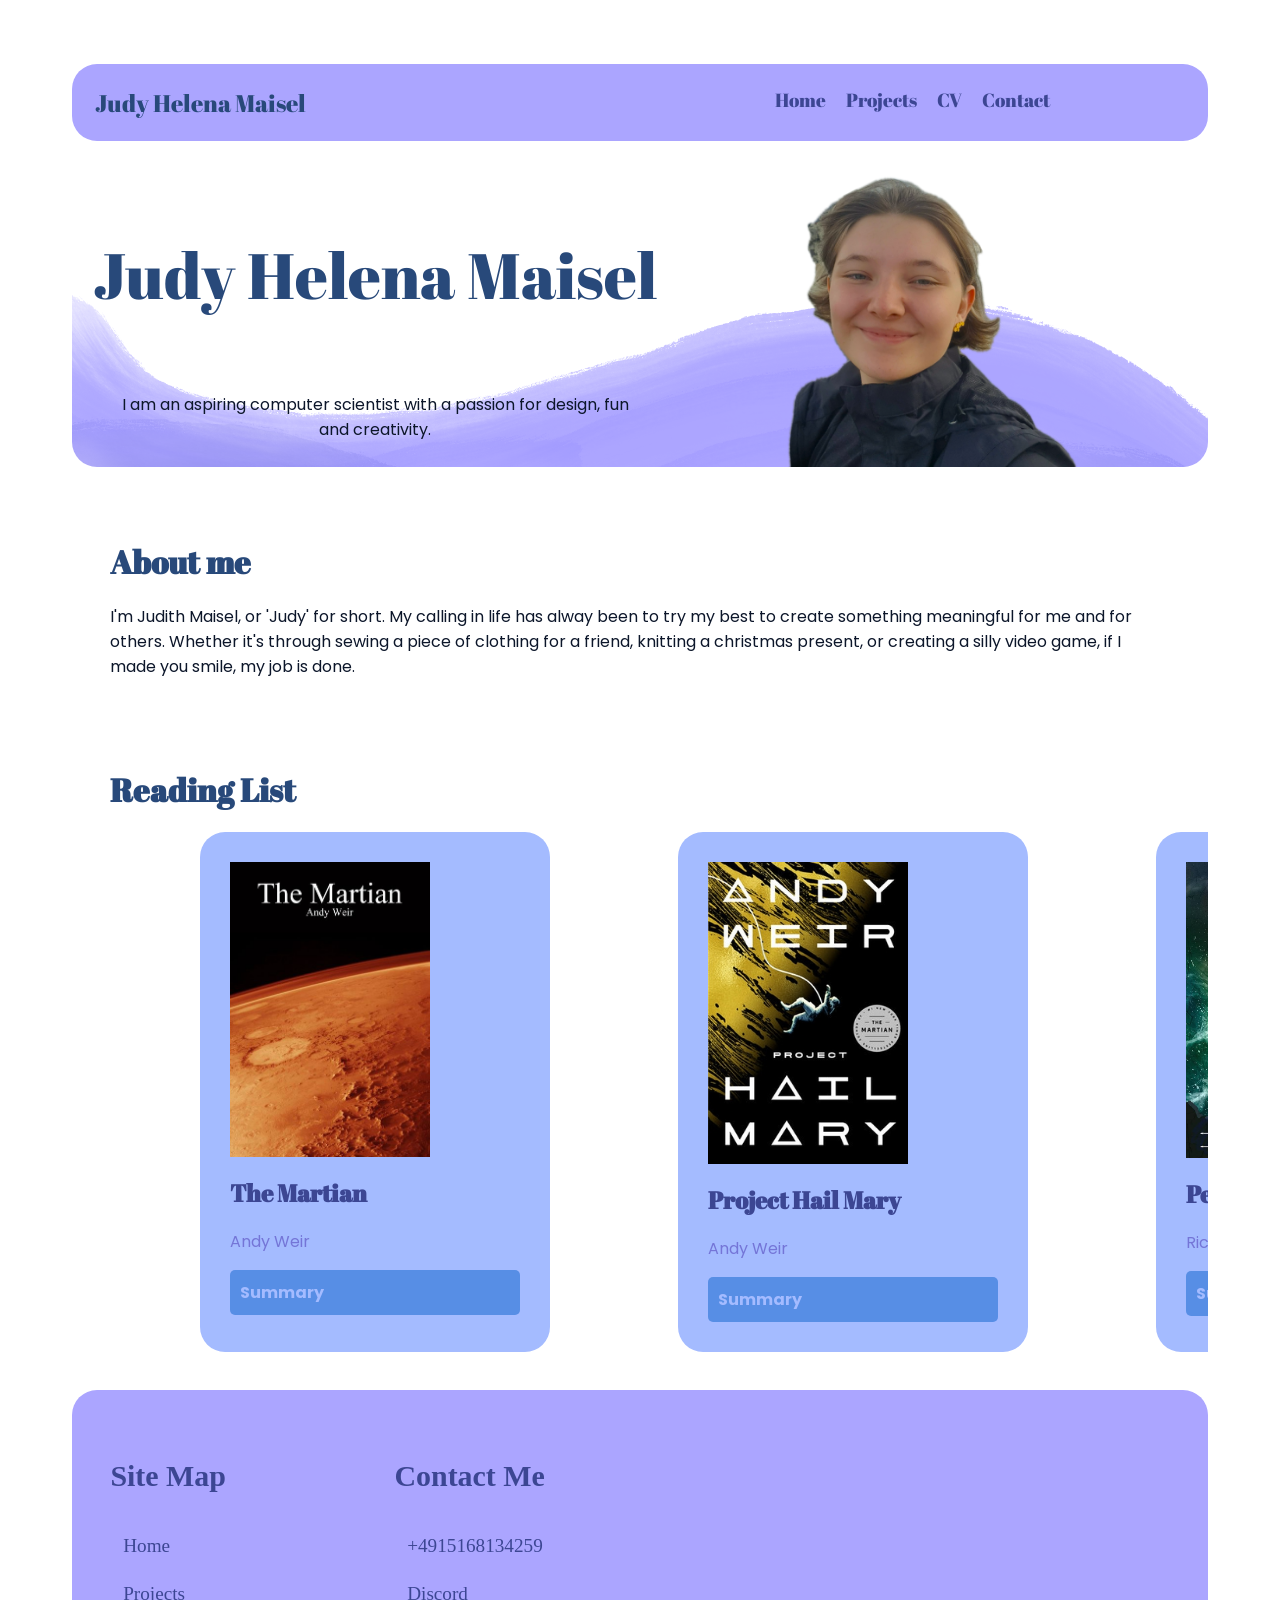
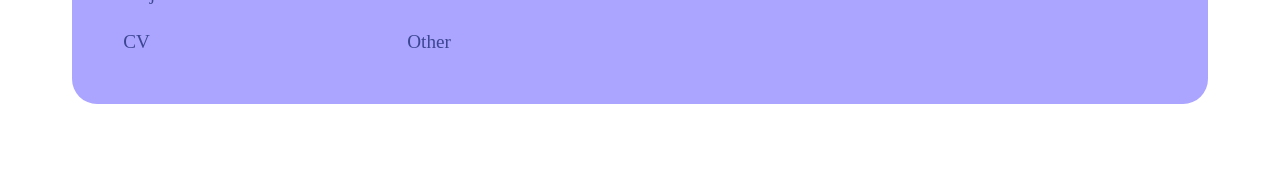
==== index.html @ e176a457 "init commit" ====
<!DOCTYPE html>
<html>
<body >
<link rel="stylesheet" href="https://fonts.googleapis.com/css?family=Abril+Fatface|Poppins">
<meta name="viewport" content="width=device-width, initial-scale=1.0">

<style>
    *{
        box-sizing: border-box;
    }
    .site{
        display: grid;

    }
    .container {
        display: grid;
        grid-template-columns: 100%;
        background-color: #ABA5FF;
        padding: min(5em, 2%);
        border-radius: 25px;
        margin-bottom: 2vw;

    }
    .item-2{
        display: flex;
        grid-column-start: 1;
        grid-row-start: 1;
        gap: 20px;
        justify-self: center;
        font-size: min(3vw, 120%);
        font-family: 'Abril Fatface', serif;
    }
    .nav{
        color: #3C4693ff;
        text-decoration: none;
    }
    .nav:hover{
        background-color: #3C4693ff;
        color: #ABA5FF;
        padding-right: 1vw;
        padding-left: 1vw;
        border-radius: 10px;



    }
    .item-1{
        visibility: collapse;
        font-size: min(4vw, 150%);
        font-family: 'Abril Fatface', serif;
        color:#28497Aff;

    }
    .hero{
        display: grid;
        grid-template-columns: 100%;
        background-image: url("images/background.png");
        background-size: cover;
        border-radius: 25px;

    }
    .name{
        grid-column-start: 1;
        justify-self: center;
        align-self: end;
        font-size: clamp(2.5rem, 5vw, 5vw);
        white-space: nowrap;
        overflow: hidden;
        padding-top: 5vw;
        padding-left: 3vw;
        font-family: 'Abril Fatface', serif; 
        color: #28497Aff;



    }
    .description{
        grid-row-start: 2;
        justify-self: center;
        align-self: center;
        padding-bottom: 10vw;
        padding-left: 3vw;
        text-align: center;
        font-family: Poppins, sans-serif;
        color:  #0C162Aff;
        
    }
    .portrait{
        height: 300px;
        width:auto;
        grid-column-start: 1;
        grid-row-start: 3;
        justify-self: center;
      
    }
    #me{
        display: grid;
        justify-self: center;
        font-family: 'Abril Fatface', serif;
        padding-top: 4vw;
        color:#28497Aff;

    }
    #about{
        display: grid;
        justify-self: center;
        text-align: center;
        font-family: Poppins, sans-serif;
        padding-left: 3vw;
        padding-right: 3vw;
        color: #0C162Aff;

    }
    #list{
        display: grid;
        justify-self: center;
        font-family: 'Abril Fatface', serif;
        padding-top: 4vw;
        color: #28497Aff;

    }
    .scrolling-wrapper {
        display: flex;
        gap: 10vw;
        padding-left: 10vw;
        padding-right: 10vw;
        overflow-x: scroll;
        overflow-y: hidden;
        white-space: nowrap;
        .card {
            display: inline-block;
        }
    }

    .card{
        display: flex;
        padding: 30px;
        border-radius: 25px;
        width: 350px;
        min-width: 350px;
        max-width: 350px;
        background-color: #A4BBFFff;
    }
    .cover{
        display: flex;
        width: 200px;
        height: auto;   
        justify-self: center; 
    }
    .bookDesc{
        display: flex;
        justify-self: center;
        font-family: Poppins, sans-serif;
        background-color:#578EE5ff;
        color: #A4BBFFff;
        text-decoration: none;
        padding: 10px;
        border-radius: 5px;
        font-weight: bold;

    }
    .bookTitle{
        display: flex;
        justify-self: center;
        font-family: 'Abril Fatface', serif;
        color: #3C4693ff;
    }
    .author{
        display: flex;
        justify-self: center;
        font-family: Poppins, sans-serif;
        color:#7475D7ff;
        
    }
    .bookDesc:hover{
        background-color:#3C4693ff;
        color:#7475D7ff;

        
    }
    #footer{
        display: grid;
        grid-template-columns: 50% 50%;
        background-color:#ABA5FF;
        border-radius: 25px;
        margin-top: 3vw;
        margin-bottom: 2vw;
    }
    #siteMap{
        display:grid;
        grid-template-columns: 100%;
        grid-template-rows: 4;
        grid-column-start: 1;
        padding: 3vw;
        font-size: 2vw;
        color: #3C4693ff;

    }
    #social{
        grid-column-start: 2;
    }
    #navf1{
        grid-row-start: 2;
        padding:1vw
    }
    #navf2{
        grid-row-start: 3;
        padding:1vw
    }
    #navf3{
        grid-row-start: 4;
        padding:1vw
    }
    #social{
        display:grid;
        font-size: 2vw;
        grid-template-columns: 100%;
        grid-template-rows: 4;
        grid-column-start: 2;
        padding: 3vw;
        color: #3C4693ff;

    }
    #social1{
        grid-row-start: 2;
        padding:1vw;
    }
    #social2{
        grid-row-start: 3;
        padding:1vw;
    }
    #social3{
        grid-row-start: 4;
        padding:1vw;
    }
    .footE{
        font-size: 1.5vw;
        text-decoration: none;
        color: #3C4693ff;
    }
    .footE:hover{
        color: #0C162Aff;
    }

    
    @media only screen and (max-width: 700px) {
        .scrolling-wrapper {
            &::-webkit-scrollbar {
             display: none;
            }
        }       

    }

    @media only screen and (min-width: 700px) {

    .site{
        margin:5vw;

    }

    .container {
        display: grid; 
        grid-template-columns: 50% 50%;
        
    }
    .item-1{
        visibility: visible;
    }
    .item-2{
        grid-column-start: 2;
        grid-row-start: 1;
    }
    .hero{
        grid-template-columns: 50% 50%;

    }
    .name{
        grid-column-start: 1;
        grid-row-start: 1;
        justify-self: center;
        align-self: start;
        font-size: clamp(2rem, 5vw, 5vw);
    }
    .description{
        grid-column-start: 1;
        grid-row-start: 2;
        justify-self: center;
        align-self: top;
        padding-bottom: 0vw;
    }
    .portrait{
        grid-column-start: 2;
        grid-row-start: 1;
        grid-row-end: 3;
        justify-self: center;
        padding-top: none;
    }
    #me{
        display: grid;
        justify-self: left;
        padding-left: 3vw;
        padding-right: 3vw;
    }
    #about{
        display: grid;
        justify-self: left;
        text-align: left;
    }
    #list{
        display: grid;
        justify-self: left;
        padding-left: 3vw;
        padding-right: 3vw;
    }
    }
    #footer{
        display: grid;
        grid-template-columns: 25% 25% 50%;
    }


</style>

<div class="site">
<div class="container">
    <div class="item item-1">Judy Helena Maisel</div>
    <div class="item item-2">
        <a class="nav" href="index.html">Home</a>
        <a class="nav" href="projects.html">Projects</a>
        <a class="nav" href="cv.html">CV</a>
        <a class="nav" href="#footer">Contact</a>
    </div>
</div>

<div class="hero">
    <div class="name">Judy Helena Maisel</div>
    <div class="description">I am an aspiring computer scientist with a passion for design, fun and creativity.</div>
    <img class="portrait" src="images/portrait.png">
</div>

<div class="aboutMe">
    <h1 id="me">About me</h1>
    <p id="about">
        I'm Judith Maisel, or 'Judy' for short. My calling in life has alway been to try 
        my best to create something meaningful for me and for others. Whether it's through 
        sewing a piece of clothing for a friend, knitting a christmas present,
        or creating a silly video game, if I made you smile, my job is done. 
    </p>
</div>

<h1 id="list">Reading List</h1>

<div class="scrolling-wrapper">
  <div class="card"> 
    <img class="cover" src="images/martian.jpg">
    <h2 class="bookTitle">The Martian</h2>
    <p class="author">Andy Weir</p>
    <a class="bookDesc" href="https://en.wikipedia.org/wiki/The_Martian_(Weir_novel)">Summary</a>
</div>
  <div class="card">
    <img class="cover" src="images/hailMary.jpg">
    <h2 class="bookTitle">Project Hail Mary</h2>
    <p class="author">Andy Weir</p>
    <a class="bookDesc" href="https://en.wikipedia.org/wiki/Project_Hail_Mary">Summary</a>
</div>
  <div class="card">
    <img class="cover" src="images/Percy.jpg">
    <h2 class="bookTitle">Percy Jackson</h2>
    <p class="author">Rick Riordan</p>
    <a class="bookDesc" href="https://en.wikipedia.org/wiki/Percy_Jackson_%26_the_Olympians">Summary</a>
</div>
  <div class="card">
    <img class="cover" src="images/fancyBear.jpg">
    <h2 class="bookTitle">Fancy Bear Goes Phishing</h2>
    <p class="author">Scott J. Shapiro</p>
    <a class="bookDesc" href="https://en.wikipedia.org/wiki/Fancy_Bear_Goes_Phishing">Summary</a>
</div>
  <div class="card">
    <img class="cover" src="images/trust.jpg">
    <h2 class="bookTitle">The Seven Rules Of Trust</h2>
    <p class="author">Jimmy Wales</p>
    <a class="bookDesc" href="https://en.wikipedia.org/wiki/The_Seven_Rules_of_Trust">Summary</a>
</div>
  
</div>
<div id="footer">
    <div id="siteMap">
    <h3 id="siteMapH">Site Map</h3>
    <a class="footE" id="navf1" href="index.html">Home</a>
    <a class="footE" id="navf2" href="projects.html">Projects</a>
    <a class="footE" id="navf3" href="cv.html">CV</a>
    </div>
    <div id="social">
        <h3 id="socialH">Contact Me</h3>
        <a class="footE" id="social1" href="">+4915168134259</a>
        <a class="footE" id="social2" href="">Discord</a>
        <a class="footE" id="social3" href="">Other</a>
    </div>
    
</div>












</div>
</body>
</html>
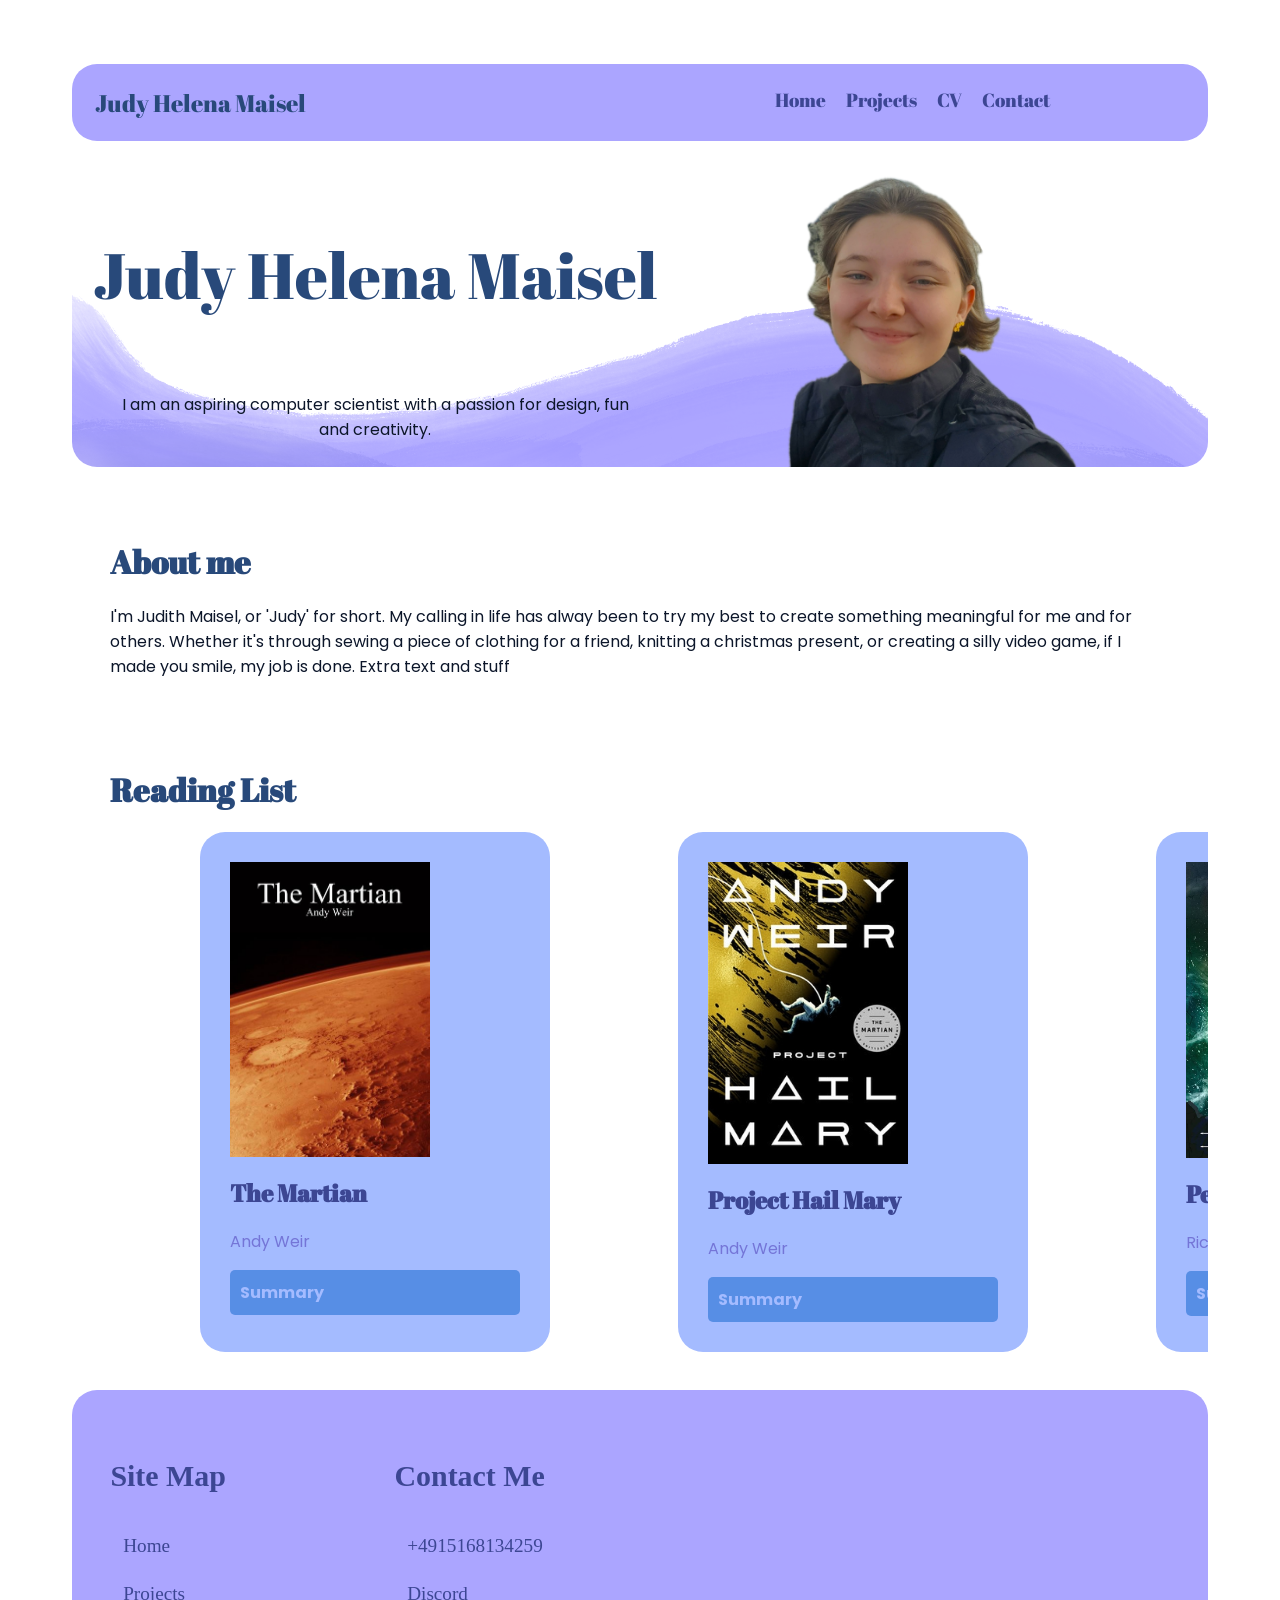
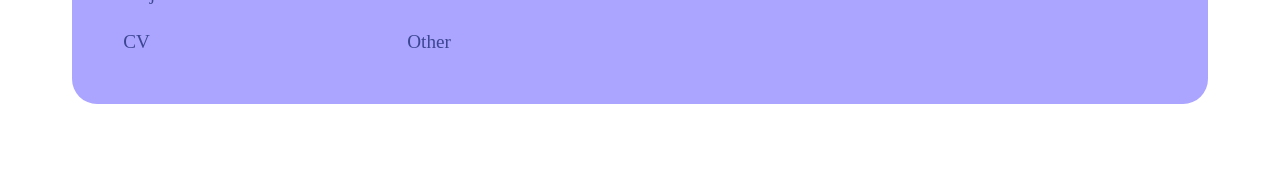
==== commit 2db15956: "test" ====
--- a/index.html
+++ b/index.html
@@ -346,6 +346,7 @@
         my best to create something meaningful for me and for others. Whether it's through 
         sewing a piece of clothing for a friend, knitting a christmas present,
         or creating a silly video game, if I made you smile, my job is done. 
+        Extra text and stuff 
     </p>
 </div>
 
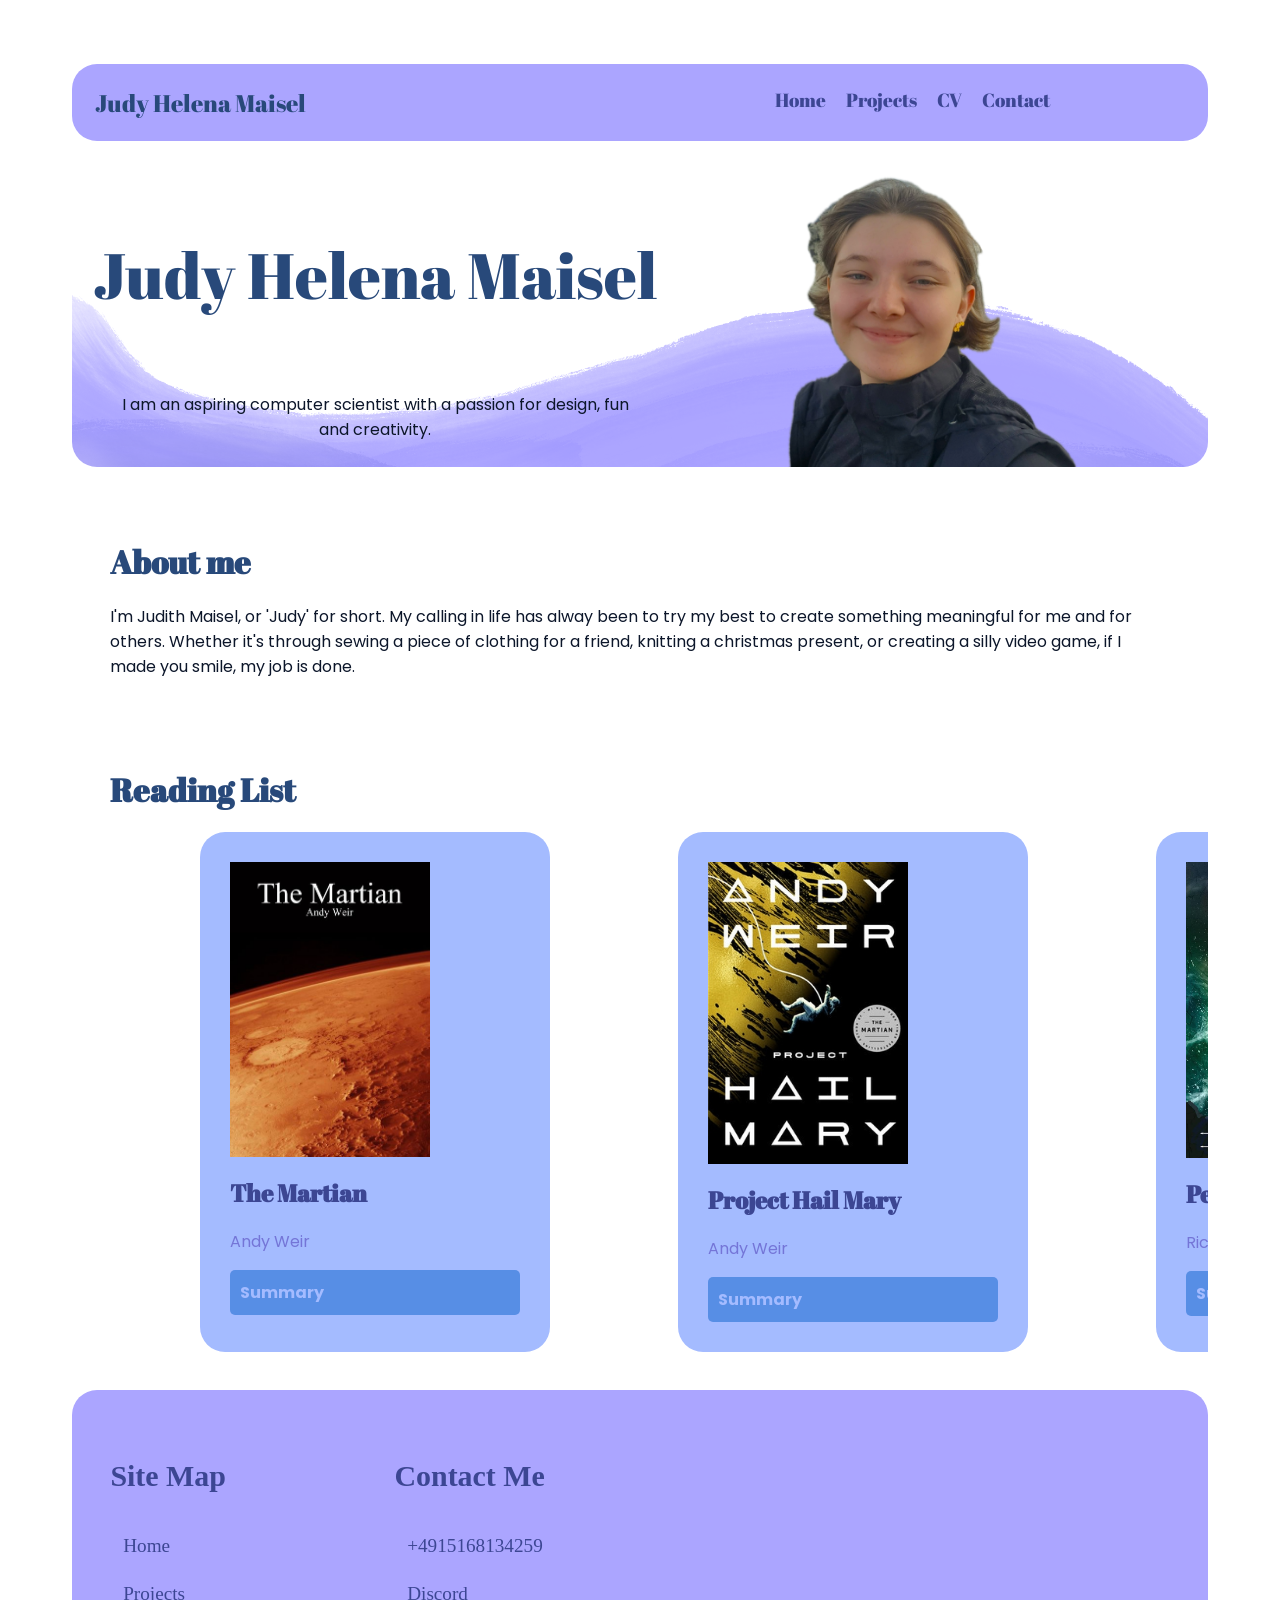
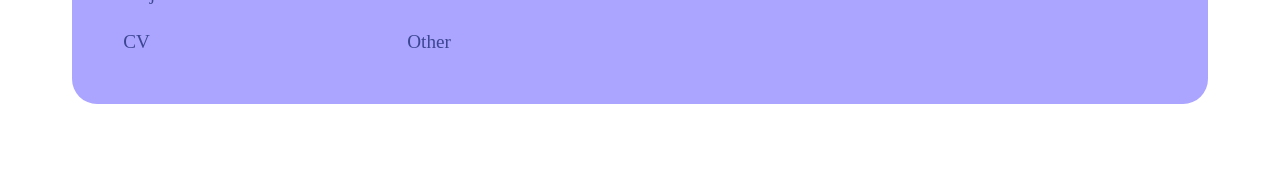
==== commit fcfbe688: "message of what I did" ====
--- a/index.html
+++ b/index.html
@@ -192,11 +192,12 @@
         grid-template-rows: 4;
         grid-column-start: 1;
         padding: 3vw;
-        font-size: 2vw;
+        font-size: max(2vw, 15px);
         color: #3C4693ff;
 
     }
     #social{
+        display: grid;
         grid-column-start: 2;
     }
     #navf1{
@@ -213,7 +214,7 @@
     }
     #social{
         display:grid;
-        font-size: 2vw;
+        font-size: max(2vw, 15px);
         grid-template-columns: 100%;
         grid-template-rows: 4;
         grid-column-start: 2;
@@ -234,7 +235,7 @@
         padding:1vw;
     }
     .footE{
-        font-size: 1.5vw;
+        font-size: max(1.5vw, 15px);
         text-decoration: none;
         color: #3C4693ff;
     }
@@ -313,11 +314,11 @@
         padding-left: 3vw;
         padding-right: 3vw;
     }
-    }
     #footer{
         display: grid;
         grid-template-columns: 25% 25% 50%;
     }
+}
 
 
 </style>
@@ -346,7 +347,6 @@
         my best to create something meaningful for me and for others. Whether it's through 
         sewing a piece of clothing for a friend, knitting a christmas present,
         or creating a silly video game, if I made you smile, my job is done. 
-        Extra text and stuff 
     </p>
 </div>
 
@@ -400,18 +400,6 @@
     </div>
     
 </div>
-
-
-
-
-
-
-
-
-
-
-
-
 </div>
 </body>
 </html>
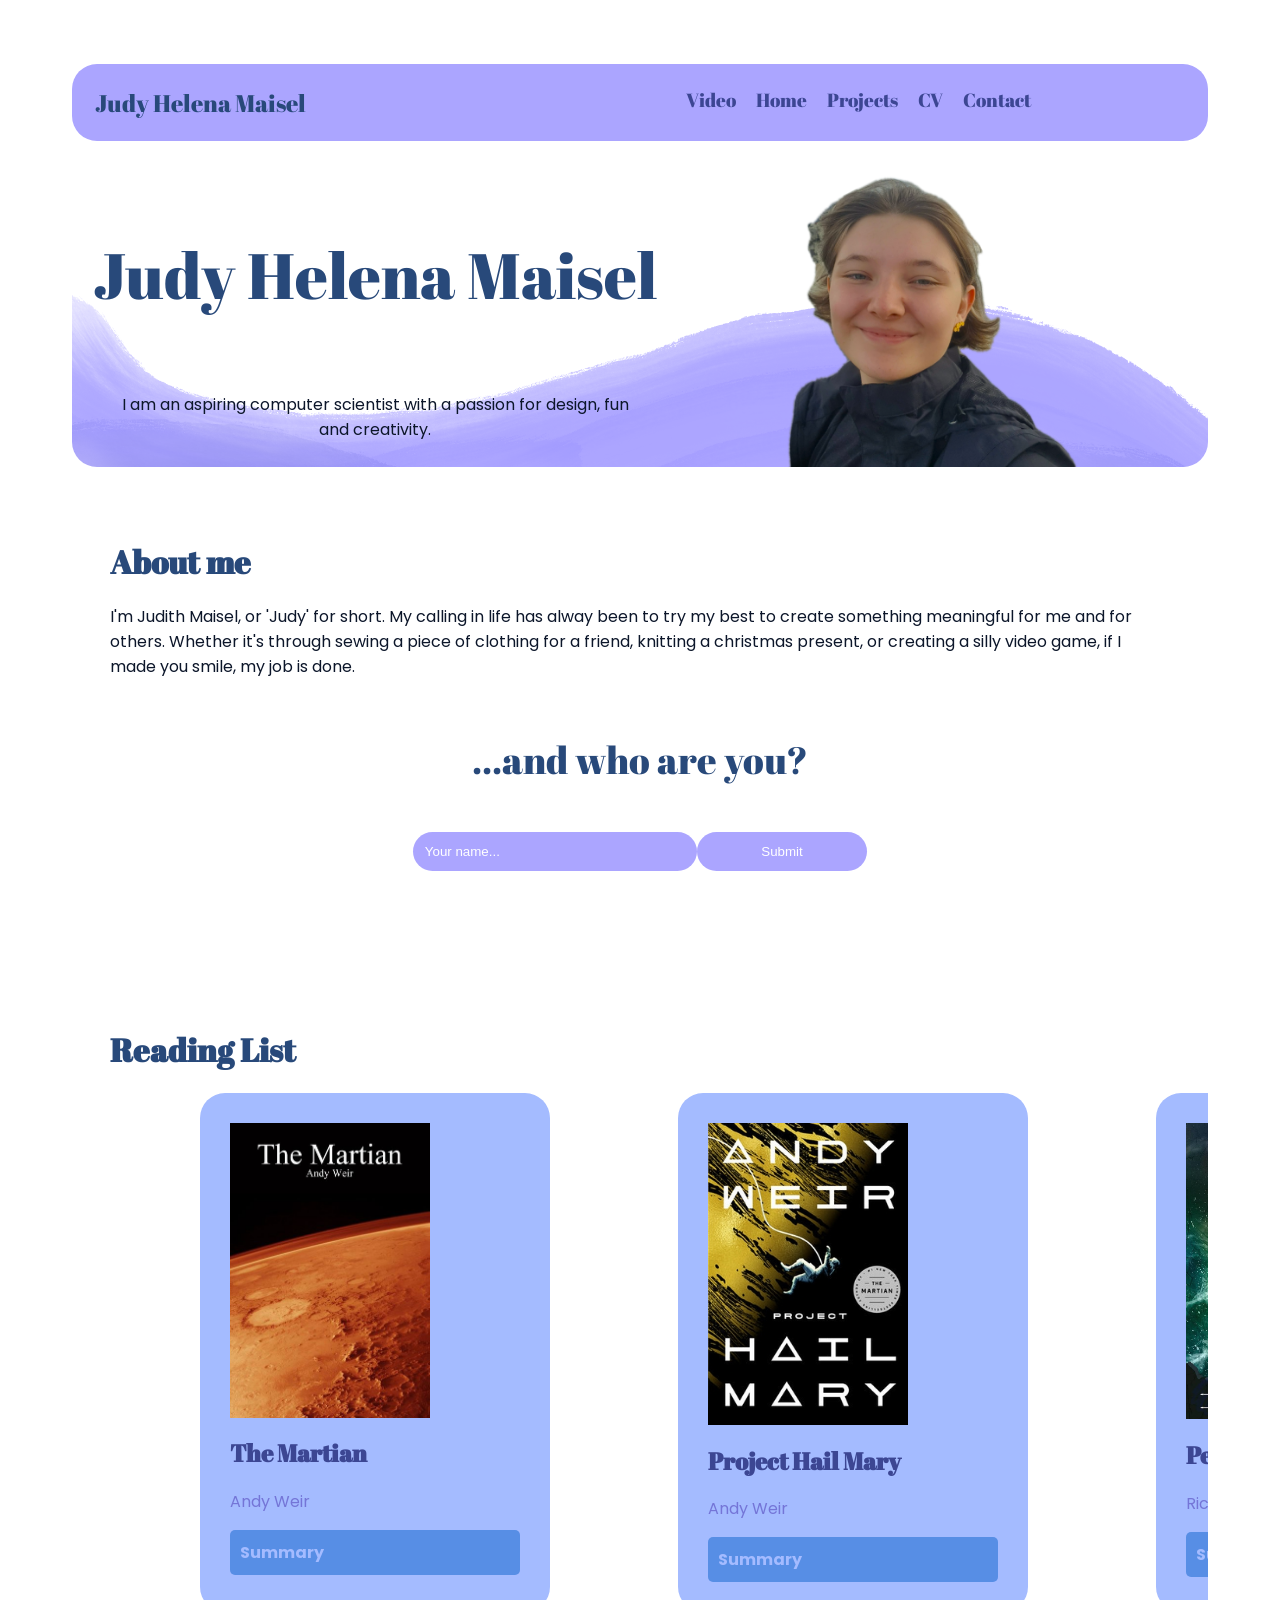
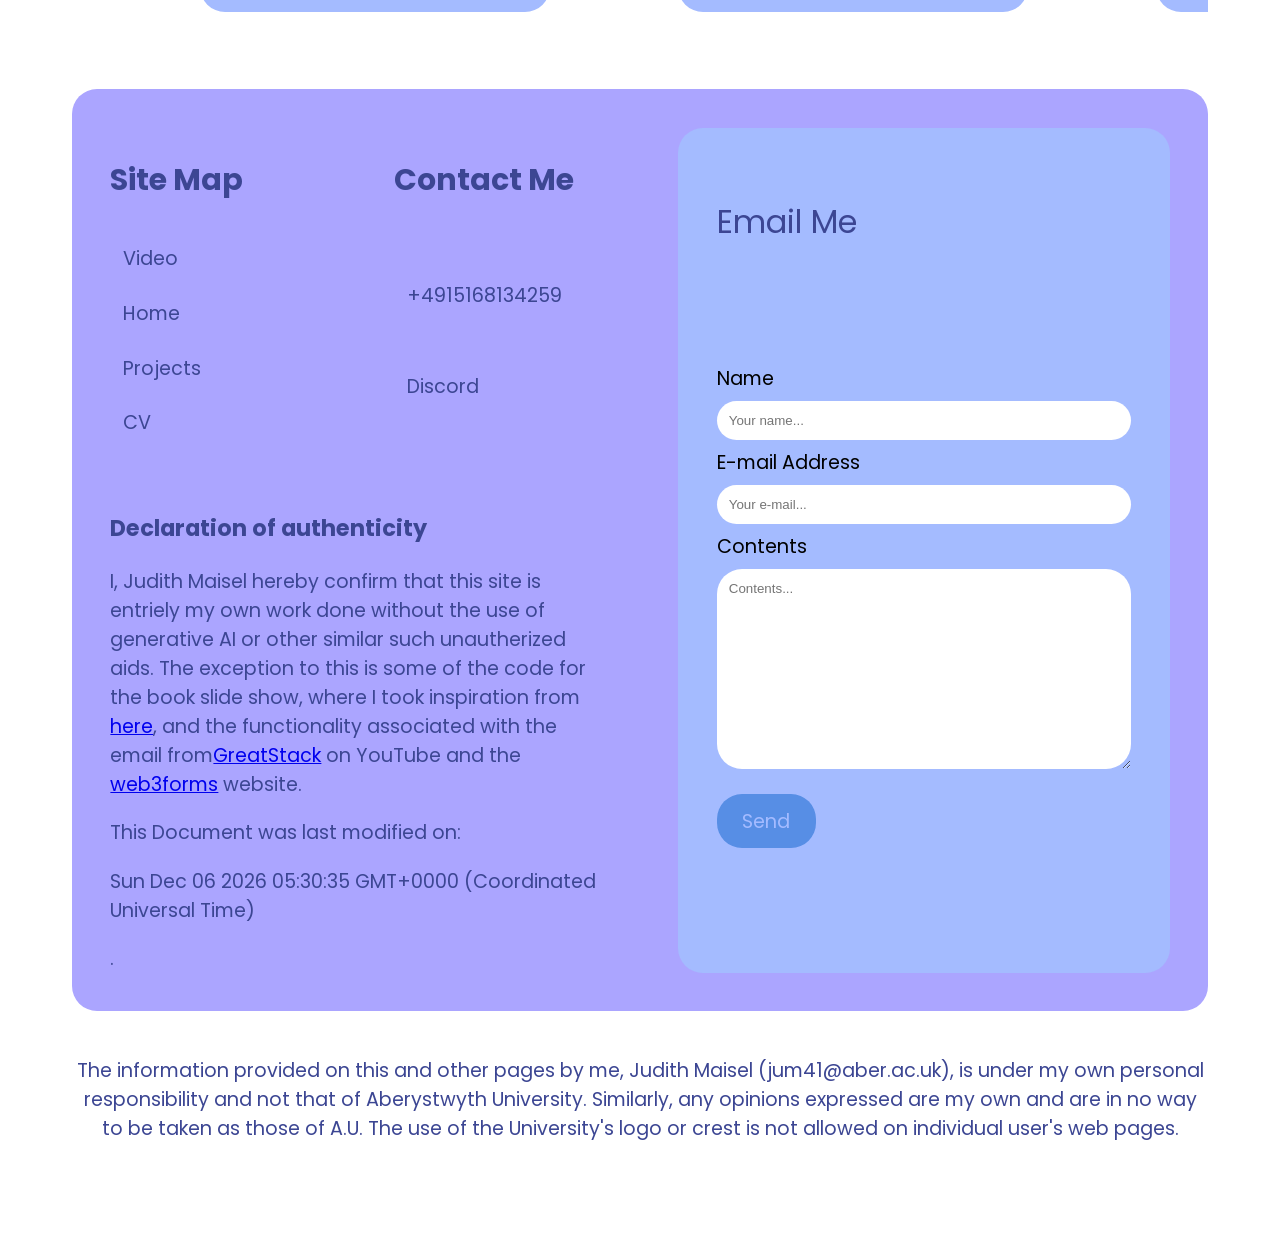
==== commit 4c556a8b: "Website" ====
--- a/index.html
+++ b/index.html
@@ -1,332 +1,16 @@
 <!DOCTYPE html>
 <html>
 <body >
+<link rel="stylesheet" href="index.css">
+<link rel="stylesheet" href="headerAndFooter.css">
 <link rel="stylesheet" href="https://fonts.googleapis.com/css?family=Abril+Fatface|Poppins">
 <meta name="viewport" content="width=device-width, initial-scale=1.0">
-
-<style>
-    *{
-        box-sizing: border-box;
-    }
-    .site{
-        display: grid;
-
-    }
-    .container {
-        display: grid;
-        grid-template-columns: 100%;
-        background-color: #ABA5FF;
-        padding: min(5em, 2%);
-        border-radius: 25px;
-        margin-bottom: 2vw;
-
-    }
-    .item-2{
-        display: flex;
-        grid-column-start: 1;
-        grid-row-start: 1;
-        gap: 20px;
-        justify-self: center;
-        font-size: min(3vw, 120%);
-        font-family: 'Abril Fatface', serif;
-    }
-    .nav{
-        color: #3C4693ff;
-        text-decoration: none;
-    }
-    .nav:hover{
-        background-color: #3C4693ff;
-        color: #ABA5FF;
-        padding-right: 1vw;
-        padding-left: 1vw;
-        border-radius: 10px;
-
-
-
-    }
-    .item-1{
-        visibility: collapse;
-        font-size: min(4vw, 150%);
-        font-family: 'Abril Fatface', serif;
-        color:#28497Aff;
-
-    }
-    .hero{
-        display: grid;
-        grid-template-columns: 100%;
-        background-image: url("images/background.png");
-        background-size: cover;
-        border-radius: 25px;
-
-    }
-    .name{
-        grid-column-start: 1;
-        justify-self: center;
-        align-self: end;
-        font-size: clamp(2.5rem, 5vw, 5vw);
-        white-space: nowrap;
-        overflow: hidden;
-        padding-top: 5vw;
-        padding-left: 3vw;
-        font-family: 'Abril Fatface', serif; 
-        color: #28497Aff;
-
-
-
-    }
-    .description{
-        grid-row-start: 2;
-        justify-self: center;
-        align-self: center;
-        padding-bottom: 10vw;
-        padding-left: 3vw;
-        text-align: center;
-        font-family: Poppins, sans-serif;
-        color:  #0C162Aff;
-        
-    }
-    .portrait{
-        height: 300px;
-        width:auto;
-        grid-column-start: 1;
-        grid-row-start: 3;
-        justify-self: center;
-      
-    }
-    #me{
-        display: grid;
-        justify-self: center;
-        font-family: 'Abril Fatface', serif;
-        padding-top: 4vw;
-        color:#28497Aff;
-
-    }
-    #about{
-        display: grid;
-        justify-self: center;
-        text-align: center;
-        font-family: Poppins, sans-serif;
-        padding-left: 3vw;
-        padding-right: 3vw;
-        color: #0C162Aff;
-
-    }
-    #list{
-        display: grid;
-        justify-self: center;
-        font-family: 'Abril Fatface', serif;
-        padding-top: 4vw;
-        color: #28497Aff;
-
-    }
-    .scrolling-wrapper {
-        display: flex;
-        gap: 10vw;
-        padding-left: 10vw;
-        padding-right: 10vw;
-        overflow-x: scroll;
-        overflow-y: hidden;
-        white-space: nowrap;
-        .card {
-            display: inline-block;
-        }
-    }
-
-    .card{
-        display: flex;
-        padding: 30px;
-        border-radius: 25px;
-        width: 350px;
-        min-width: 350px;
-        max-width: 350px;
-        background-color: #A4BBFFff;
-    }
-    .cover{
-        display: flex;
-        width: 200px;
-        height: auto;   
-        justify-self: center; 
-    }
-    .bookDesc{
-        display: flex;
-        justify-self: center;
-        font-family: Poppins, sans-serif;
-        background-color:#578EE5ff;
-        color: #A4BBFFff;
-        text-decoration: none;
-        padding: 10px;
-        border-radius: 5px;
-        font-weight: bold;
-
-    }
-    .bookTitle{
-        display: flex;
-        justify-self: center;
-        font-family: 'Abril Fatface', serif;
-        color: #3C4693ff;
-    }
-    .author{
-        display: flex;
-        justify-self: center;
-        font-family: Poppins, sans-serif;
-        color:#7475D7ff;
-        
-    }
-    .bookDesc:hover{
-        background-color:#3C4693ff;
-        color:#7475D7ff;
-
-        
-    }
-    #footer{
-        display: grid;
-        grid-template-columns: 50% 50%;
-        background-color:#ABA5FF;
-        border-radius: 25px;
-        margin-top: 3vw;
-        margin-bottom: 2vw;
-    }
-    #siteMap{
-        display:grid;
-        grid-template-columns: 100%;
-        grid-template-rows: 4;
-        grid-column-start: 1;
-        padding: 3vw;
-        font-size: max(2vw, 15px);
-        color: #3C4693ff;
-
-    }
-    #social{
-        display: grid;
-        grid-column-start: 2;
-    }
-    #navf1{
-        grid-row-start: 2;
-        padding:1vw
-    }
-    #navf2{
-        grid-row-start: 3;
-        padding:1vw
-    }
-    #navf3{
-        grid-row-start: 4;
-        padding:1vw
-    }
-    #social{
-        display:grid;
-        font-size: max(2vw, 15px);
-        grid-template-columns: 100%;
-        grid-template-rows: 4;
-        grid-column-start: 2;
-        padding: 3vw;
-        color: #3C4693ff;
-
-    }
-    #social1{
-        grid-row-start: 2;
-        padding:1vw;
-    }
-    #social2{
-        grid-row-start: 3;
-        padding:1vw;
-    }
-    #social3{
-        grid-row-start: 4;
-        padding:1vw;
-    }
-    .footE{
-        font-size: max(1.5vw, 15px);
-        text-decoration: none;
-        color: #3C4693ff;
-    }
-    .footE:hover{
-        color: #0C162Aff;
-    }
-
-    
-    @media only screen and (max-width: 700px) {
-        .scrolling-wrapper {
-            &::-webkit-scrollbar {
-             display: none;
-            }
-        }       
-
-    }
-
-    @media only screen and (min-width: 700px) {
-
-    .site{
-        margin:5vw;
-
-    }
-
-    .container {
-        display: grid; 
-        grid-template-columns: 50% 50%;
-        
-    }
-    .item-1{
-        visibility: visible;
-    }
-    .item-2{
-        grid-column-start: 2;
-        grid-row-start: 1;
-    }
-    .hero{
-        grid-template-columns: 50% 50%;
-
-    }
-    .name{
-        grid-column-start: 1;
-        grid-row-start: 1;
-        justify-self: center;
-        align-self: start;
-        font-size: clamp(2rem, 5vw, 5vw);
-    }
-    .description{
-        grid-column-start: 1;
-        grid-row-start: 2;
-        justify-self: center;
-        align-self: top;
-        padding-bottom: 0vw;
-    }
-    .portrait{
-        grid-column-start: 2;
-        grid-row-start: 1;
-        grid-row-end: 3;
-        justify-self: center;
-        padding-top: none;
-    }
-    #me{
-        display: grid;
-        justify-self: left;
-        padding-left: 3vw;
-        padding-right: 3vw;
-    }
-    #about{
-        display: grid;
-        justify-self: left;
-        text-align: left;
-    }
-    #list{
-        display: grid;
-        justify-self: left;
-        padding-left: 3vw;
-        padding-right: 3vw;
-    }
-    #footer{
-        display: grid;
-        grid-template-columns: 25% 25% 50%;
-    }
-}
-
-
-</style>
 
 <div class="site">
 <div class="container">
     <div class="item item-1">Judy Helena Maisel</div>
     <div class="item item-2">
+        <a class="nav" href="">Video</a>
         <a class="nav" href="index.html">Home</a>
         <a class="nav" href="projects.html">Projects</a>
         <a class="nav" href="cv.html">CV</a>
@@ -349,6 +33,29 @@
         or creating a silly video game, if I made you smile, my job is done. 
     </p>
 </div>
+
+<div id="nameInput">
+        <label id="who">...and who are you?</label>
+        <input type="text" id="goodMorning" name="goodMorning" placeholder="Your name...">
+        <button onclick="sayHello()" id="submit">Submit</button>
+        <d id="hello"></d>
+</div>
+<script>
+    function sayHello(){
+    let name = document.getElementById("goodMorning").value;
+    let date = new Date();
+    time = date.getHours();
+    if (time >= 0 && time < 12){
+        document.getElementById("hello").innerHTML = "Good morning " + name + "!" ;
+
+    }else if(time > 11 && time < 20){
+        document.getElementById("hello").innerHTML = "Good afternoon " + name + "!" ;
+
+    }else{
+        document.getElementById("hello").innerHTML = "Good evening " + name + "!" ;
+    }
+}
+</script>
 
 <h1 id="list">Reading List</h1>
 
@@ -388,6 +95,7 @@
 <div id="footer">
     <div id="siteMap">
     <h3 id="siteMapH">Site Map</h3>
+    <a class="footE" id="navf0" href="">Video</a>
     <a class="footE" id="navf1" href="index.html">Home</a>
     <a class="footE" id="navf2" href="projects.html">Projects</a>
     <a class="footE" id="navf3" href="cv.html">CV</a>
@@ -395,11 +103,47 @@
     <div id="social">
         <h3 id="socialH">Contact Me</h3>
         <a class="footE" id="social1" href="">+4915168134259</a>
-        <a class="footE" id="social2" href="">Discord</a>
-        <a class="footE" id="social3" href="">Other</a>
+        <a class="footE" id="social2" href="https://discord.com/users/532309484123586560">Discord</a>
+    </div>
+    <div id="mailBox">
+        <p id="emailMe">Email Me</p>
+        <form action="https://api.web3forms.com/submit" method="POST">
+        <input type="hidden" name="access_key" value="6bf650ae-7a45-4051-a313-390626b98064">
+            <label>Name</label>
+            <input type="text" id="name" name="name" placeholder="Your name..." required>
+            <label>E-mail Address</label>
+            <input type="email" id="email" name="email" placeholder="Your e-mail..." required>
+            <label>Contents</label>
+            <textarea type="text" id="contents" name="message" placeholder="Contents..." required></textarea>
+            <button type="submit">Send</button>
+        </form>
+    </div>
+
+    <div id="declaration">
+        <h3>Declaration of authenticity</h3>
+        <p>
+          I, Judith Maisel hereby confirm that this site is entriely my own work done without the use of 
+          generative AI or other similar such unautherized aids. 
+          The exception to this is some of the code for the book slide show, where I took inspiration from <a href="https://codeburst.io/how-to-create-horizontal-scrolling-containers-d8069651e9c6">here</a>,
+          and the functionality associated with the email from<a href="https://www.youtube.com/watch?v=-HeadgoqJ7A">GreatStack</a> on YouTube and the <a href="https://web3forms.com/platforms/html-contact-form">web3forms</a> website.
+          <p>
+          This Document was last modified on:
+          </p>
+          <p id="date"></p>.
+
+        <script>
+                let date = new Date(document.lastModified);
+                document.getElementById("date").innerHTML = date;
+        </script>
     </div>
     
 </div>
+          <p id="bottom">The information provided on this and other pages by me, Judith Maisel
+            (jum41@aber.ac.uk), is under my own personal responsibility and not that
+            of Aberystwyth University. Similarly, any opinions expressed are my own
+            and are in no way to be taken as those of A.U. The use of the
+            University's logo or crest is not allowed on individual user's web pages.</p>
+        </p>
 </div>
 </body>
-</html>+</html> 
--- a/index.css
+++ b/index.css
@@ -0,0 +1,238 @@
+    .hero{
+        display: grid;
+        grid-template-columns: 100%;
+        background-image: url("images/background.png");
+        background-size: cover;
+        border-radius: 25px;
+    }
+    .name{
+        grid-column-start: 1;
+        justify-self: center;
+        align-self: end;
+        font-size: clamp(2.5rem, 5vw, 5vw);
+        white-space: nowrap;
+        overflow: hidden;
+        padding-top: 5vw;
+        padding-left: 3vw;
+        font-family: 'Abril Fatface', serif; 
+        color: #28497Aff;
+    }
+    .description{
+        grid-row-start: 2;
+        justify-self: center;
+        align-self: center;
+        padding-bottom: 10vw;
+        padding-left: 3vw;
+        text-align: center;
+        font-family: Poppins, sans-serif;
+        color:  #0C162Aff;
+    }
+    .portrait{
+        height: 300px;
+        width:auto;
+        grid-column-start: 1;
+        grid-row-start: 3;
+        justify-self: center; 
+    }
+    #me{
+        display: grid;
+        justify-self: center;
+        font-family: 'Abril Fatface', serif;
+        padding-top: 4vw;
+        color:#28497Aff;
+    }
+    #about{
+        display: grid;
+        justify-self: center;
+        text-align: center;
+        font-family: Poppins, sans-serif;
+        padding-left: 3vw;
+        padding-right: 3vw;
+        color: #0C162Aff;
+    }
+    #nameInput{
+        display: grid;
+        grid-template-columns: 30% 25% 15% 30%;
+    }
+    #who{
+        display: grid;
+        justify-self: center;
+        align-self: center;
+        grid-column-start: 1;
+        grid-column-end: 5;
+        padding: 3vw;
+        font-family: 'Abril Fatface', serif;
+        color:#28497Aff;
+        font-size: 3vw;
+    }
+    #goodMorning{
+        justify-self: center;
+        grid-column-start: 2;
+        grid-row-start: 2;
+        background-color: #ABA5FF;
+    }
+    #submit{
+        grid-column-start: 3;
+        grid-row-start: 2;
+        width: 100%;
+        padding: 12px;
+        margin: 8px 0;
+        display: inline-block;
+        border-radius: 4px;
+        box-sizing: border-box;
+        border: none;
+        border-radius: 25px;
+        background-color: #ABA5FF;
+        color: white;
+    }
+    #submit:hover{
+        background-color: #7475D7ff;
+    }
+    #submit:active{
+        background-color: #3C4693ff;
+    }
+    #hello{
+        display: grid;
+        justify-self: center;
+        align-self: center;
+        grid-column-start: 1;
+        grid-column-end: 5;
+        grid-row-start: 4;
+        padding: 3vw;
+        font-family: 'Abril Fatface', serif;
+        color:#28497Aff;
+        font-size: 3vw;
+    }
+    #goodMorning::placeholder{
+        color: white;
+    }
+    #list{
+        display: grid;
+        justify-self: center;
+        font-family: 'Abril Fatface', serif;
+        padding-top: 4vw;
+        color: #28497Aff;
+    }
+    .scrolling-wrapper {
+        display: flex;
+        gap: 10vw;
+        padding-left: 10vw;
+        padding-right: 10vw;
+        overflow-x: scroll;
+        overflow-y: hidden;
+        white-space: nowrap;
+        .card {
+            display: inline-block;
+        }
+    }
+    .card{
+        display: flex;
+        padding: 30px;
+        border-radius: 25px;
+        width: 350px;
+        min-width: 350px;
+        max-width: 350px;
+        background-color: #A4BBFFff;
+        margin-bottom: 3vw;
+    }
+    .cover{
+        display: flex;
+        width: 200px;
+        height: auto;   
+        justify-self: center; 
+    }
+    .bookDesc{
+        display: flex;
+        justify-self: center;
+        font-family: Poppins, sans-serif;
+        background-color:#578EE5ff;
+        color: #A4BBFFff;
+        text-decoration: none;
+        padding: 10px;
+        border-radius: 5px;
+        font-weight: bold;
+    }
+    .bookTitle{
+        display: flex;
+        justify-self: center;
+        font-family: 'Abril Fatface', serif;
+        color: #3C4693ff;
+    }
+    .author{
+        display: flex;
+        justify-self: center;
+        font-family: Poppins, sans-serif;
+        color:#7475D7ff;    
+    }
+    .bookDesc:hover{
+        background-color:#3C4693ff;
+        color:#7475D7ff;   
+    }
+    .scrolling-wrapper::-webkit-scrollbar{ 
+        height: 20px;
+        background-color: #ABA5FFff;
+        border-radius: 25px;
+    }
+    .scrolling-wrapper::-webkit-scrollbar-thumb{
+        background:#578EE5ff;
+        border-radius: 25px;
+    } 
+    @media only screen and (max-width: 700px) {
+        .scrolling-wrapper {
+            &::-webkit-scrollbar {
+             display: none;
+            }
+        }
+
+    }
+    #bottom{
+        font-size: max(1.5vw, 15px);
+        color:  #3C4693ff;
+        font-family: Poppins, sans-serif;
+        text-align: center;
+    }    
+
+    @media only screen and (min-width: 700px) {
+    .hero{
+        grid-template-columns: 50% 50%;
+
+    }
+    .name{
+        grid-column-start: 1;
+        grid-row-start: 1;
+        justify-self: center;
+        align-self: start;
+        font-size: clamp(2rem, 5vw, 5vw);
+    }
+    .description{
+        grid-column-start: 1;
+        grid-row-start: 2;
+        justify-self: center;
+        align-self: top;
+        padding-bottom: 0vw;
+    }
+    .portrait{
+        grid-column-start: 2;
+        grid-row-start: 1;
+        grid-row-end: 3;
+        justify-self: center;
+        padding-top: none;
+    }
+    #me{
+        display: grid;
+        justify-self: left;
+        padding-left: 3vw;
+        padding-right: 3vw;
+    }
+    #about{
+        display: grid;
+        justify-self: left;
+        text-align: left;
+    }
+    #list{
+        display: grid;
+        justify-self: left;
+        padding-left: 3vw;
+        padding-right: 3vw;
+    }   
+}
--- a/headerAndFooter.css
+++ b/headerAndFooter.css
@@ -0,0 +1,244 @@
+    *{
+        box-sizing: border-box;
+    }
+    .site{
+        display: grid;
+
+    }
+    .container {
+        display: grid;
+        grid-template-columns: 100%;
+        background-color: #ABA5FF;
+        padding: min(5em, 2%);
+        border-radius: 25px;
+        margin-bottom: 2vw;
+
+    }
+    .item-2{
+        display: flex;
+        grid-column-start: 1;
+        grid-row-start: 1;
+        gap: 20px;
+        justify-self: center;
+        font-size: min(3vw, 120%);
+        font-family: 'Abril Fatface', serif;
+    }
+    .nav{
+        color: #3C4693ff;
+        text-decoration: none;
+    }
+    .nav:hover{
+        background-color: #3C4693ff;
+        color: #ABA5FF;
+        padding-right: 1vw;
+        padding-left: 1vw;
+        border-radius: 10px;
+
+
+
+    }
+    .item-1{
+        visibility: collapse;
+        font-size: min(4vw, 150%);
+        font-family: 'Abril Fatface', serif;
+        color:#28497Aff;
+
+    }
+    #footer{
+        display: grid;
+        grid-template-columns: 50% 50%;
+        background-color:#ABA5FF;
+        border-radius: 25px;
+        margin-top: 3vw;
+        margin-bottom: 2vw;
+    }
+    #siteMap{
+        display:grid;
+        grid-template-columns: 100%;
+        grid-template-rows: 4;
+        grid-column-start: 1;
+        padding: 3vw;
+        font-size: max(2vw, 15px);
+        color: #3C4693ff;
+        font-family: Poppins, sans-serif;
+
+    }
+    #social{
+        display: grid;
+        grid-column-start: 2;
+    }
+    #navf0{
+        grid-row-start: 2;
+        padding:1vw
+    }
+    #navf1{
+        grid-row-start: 3;
+        padding:1vw
+    }
+    #navf2{
+        grid-row-start: 4;
+        padding:1vw
+    }
+    #navf3{
+        grid-row-start: 5;
+        padding:1vw
+    }
+    #social{
+        display:grid;
+        font-size: max(2vw, 15px);
+        grid-template-columns: 100%;
+        grid-template-rows: 4;
+        grid-column-start: 2;
+        padding: 3vw;
+        color: #3C4693ff;
+        font-family: Poppins, sans-serif;
+
+    }
+    #social1{
+        grid-row-start: 2;
+        padding:1vw;
+    }
+    #social2{
+        grid-row-start: 3;
+        padding:1vw;
+    }
+    .footE{
+        font-size: max(1.5vw, 15px);
+        text-decoration: none;
+        color: #3C4693ff;
+    }
+    .footE:hover{
+        color: #0C162Aff;
+    }
+    #mailBox{
+        display: grid;
+        padding: 3vw;
+        grid-row-start: 5;
+        grid-column-start: 1;
+        grid-column-end: 3;
+        background-color: #A4BBFFff;
+        border-radius: 25px;
+        margin: 3vw;
+    }
+    #emailMe{
+        display: grid;
+        font-size: max(2.5vw, 15px);
+        color: #3C4693ff;
+        font-family: Poppins, sans-serif;
+
+    }
+    input[type=text]{
+        width: 100%;
+        padding: 12px;
+        margin: 8px 0;
+        display: inline-block;
+        border-radius: 4px;
+        box-sizing: border-box;
+        border: none;
+        border-radius: 25px;
+    }
+    textarea{
+        padding: 12px;
+        margin: 8px 0;
+        display: inline-block;
+        border-radius: 4px;
+        box-sizing: border-box;
+        border: none;
+        border-radius: 25px;
+        grid-row-start: 8;
+        width: 100%;
+        font-family: sans-serif;
+
+    }
+    input[type=email]{
+        width: 100%;
+        padding: 12px;
+        margin: 8px 0;
+        display: inline-block;
+        border-radius: 4px;
+        box-sizing: border-box;
+        border: none;
+        border-radius: 25px;
+    }
+    label{
+        font-family: Poppins, sans-serif;
+        font-size: max(1.5vw, 15px);
+
+    }
+    button[type=submit] {
+        display:grid;
+        justify-self: center;
+        margin-top: 1vw;
+        font-family: Poppins, sans-serif;
+        font-size: max(1.5vw, 15px);
+        border: none;
+        border-radius: 25px;
+        padding: 1vw;
+        padding-right: 2vw;
+        padding-left: 2vw;
+        background-color: #578EE5ff;
+        color: #A4BBFFff;
+    }
+    button[type=submit]:hover{
+        background-color:#3C4693ff;
+        color:#7475D7ff;
+    }
+    input[type=submit]::placeholder{
+        text-align: right;
+    }
+    input[type=email],
+    textarea,
+    input[type=text]:focus{
+        outline: none;
+    }
+    #contents{
+        height: 200px;
+        text-wrap: wrap;
+    }
+    #declaration{
+        font-size: max(1.5vw, 15px);
+        padding:3vw;
+        padding-top: 0vw;
+        color:  #3C4693ff;
+        font-family: Poppins, sans-serif;
+    }
+
+    @media only screen and (max-width: 700px) {
+        #declaration{
+            grid-row-start: 6;
+            grid-column-start: 1;
+            grid-column-end: 3;
+        }
+    }
+    @media only screen and (min-width: 700px) {
+        .site{
+        margin:5vw;
+
+    }
+
+    .container {
+        display: grid; 
+        grid-template-columns: 40% 60%;
+        
+    }
+    .item-1{
+        visibility: visible;
+    }
+    .item-2{
+        grid-column-start: 2;
+        grid-row-start: 1;
+    }
+    #footer{
+        display: grid;
+        grid-template-columns: 25% 25% 50%;
+    }
+    #mailBox{
+        grid-row-end: 3;
+        grid-column-start: 3;
+        grid-row-start: 1;
+    }
+    #declaration{
+        grid-column-start: 1;
+        grid-column-end: 3;
+    }
+    }
